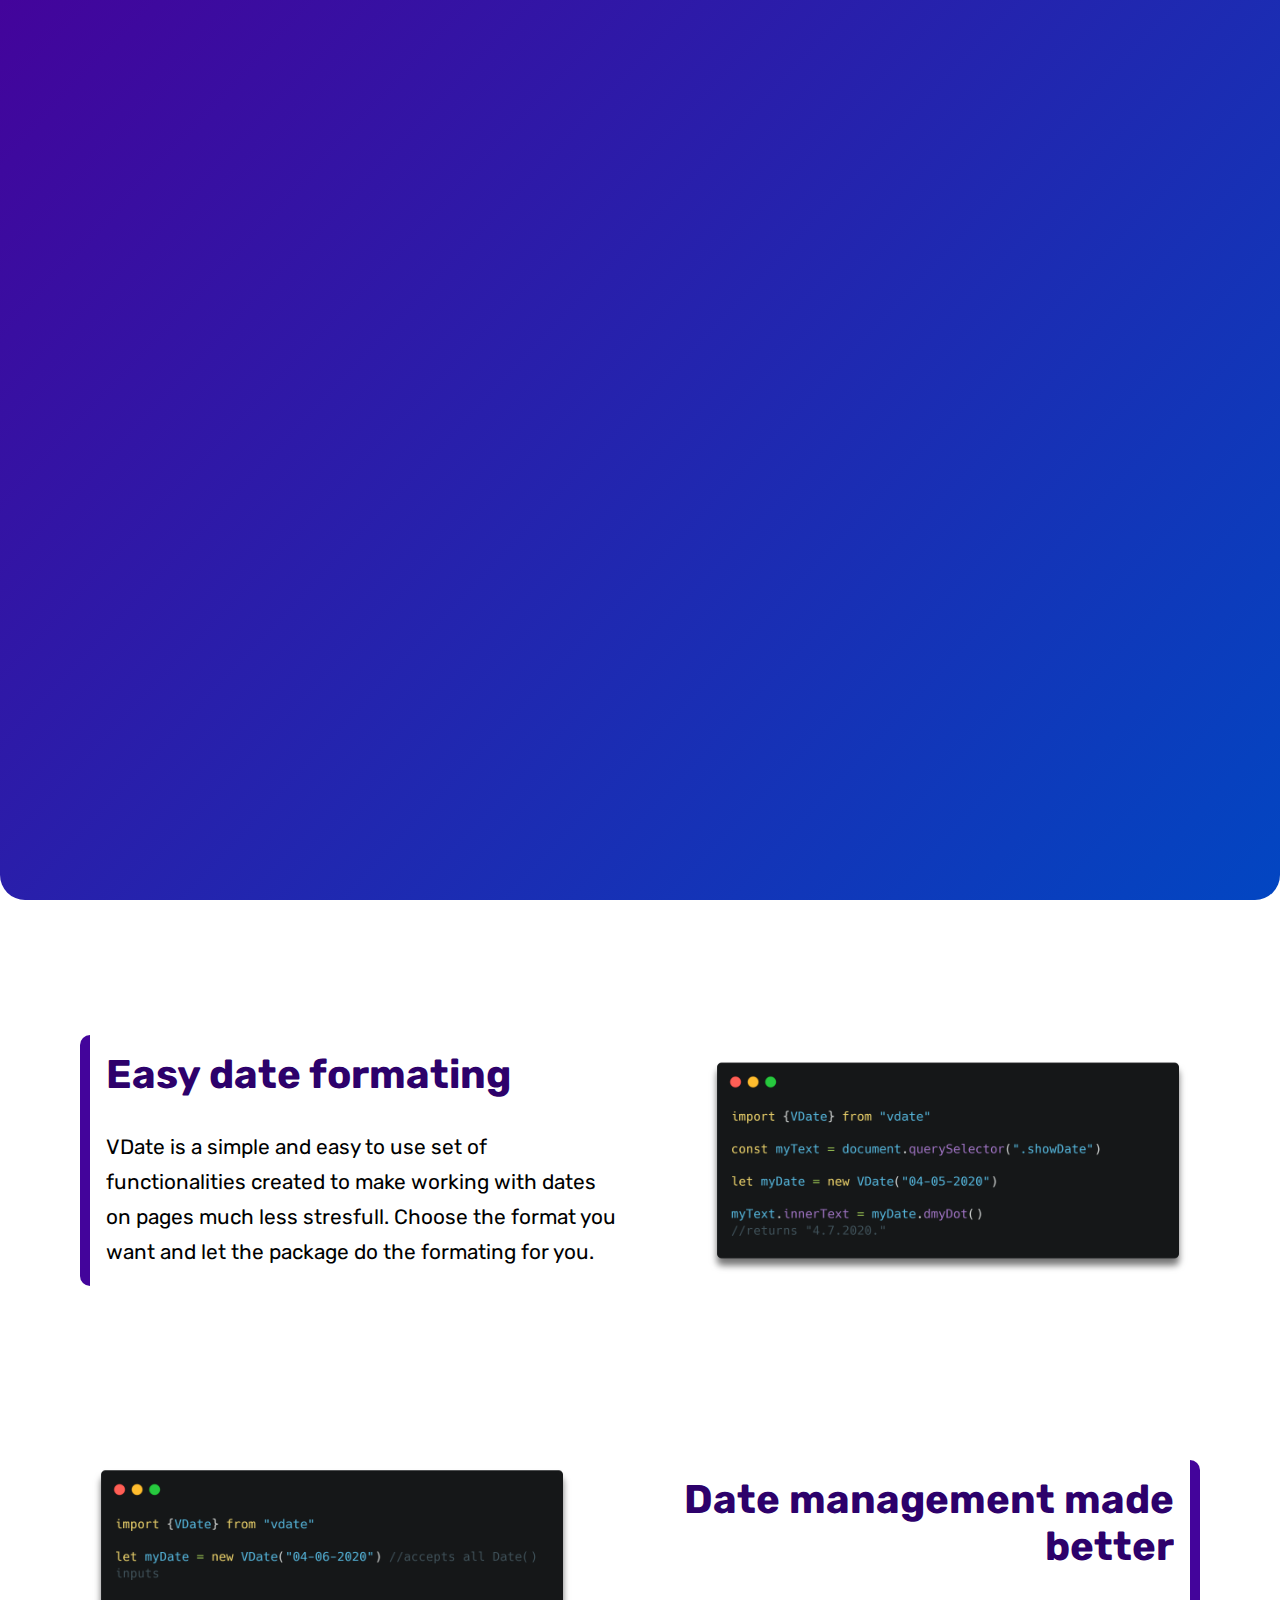
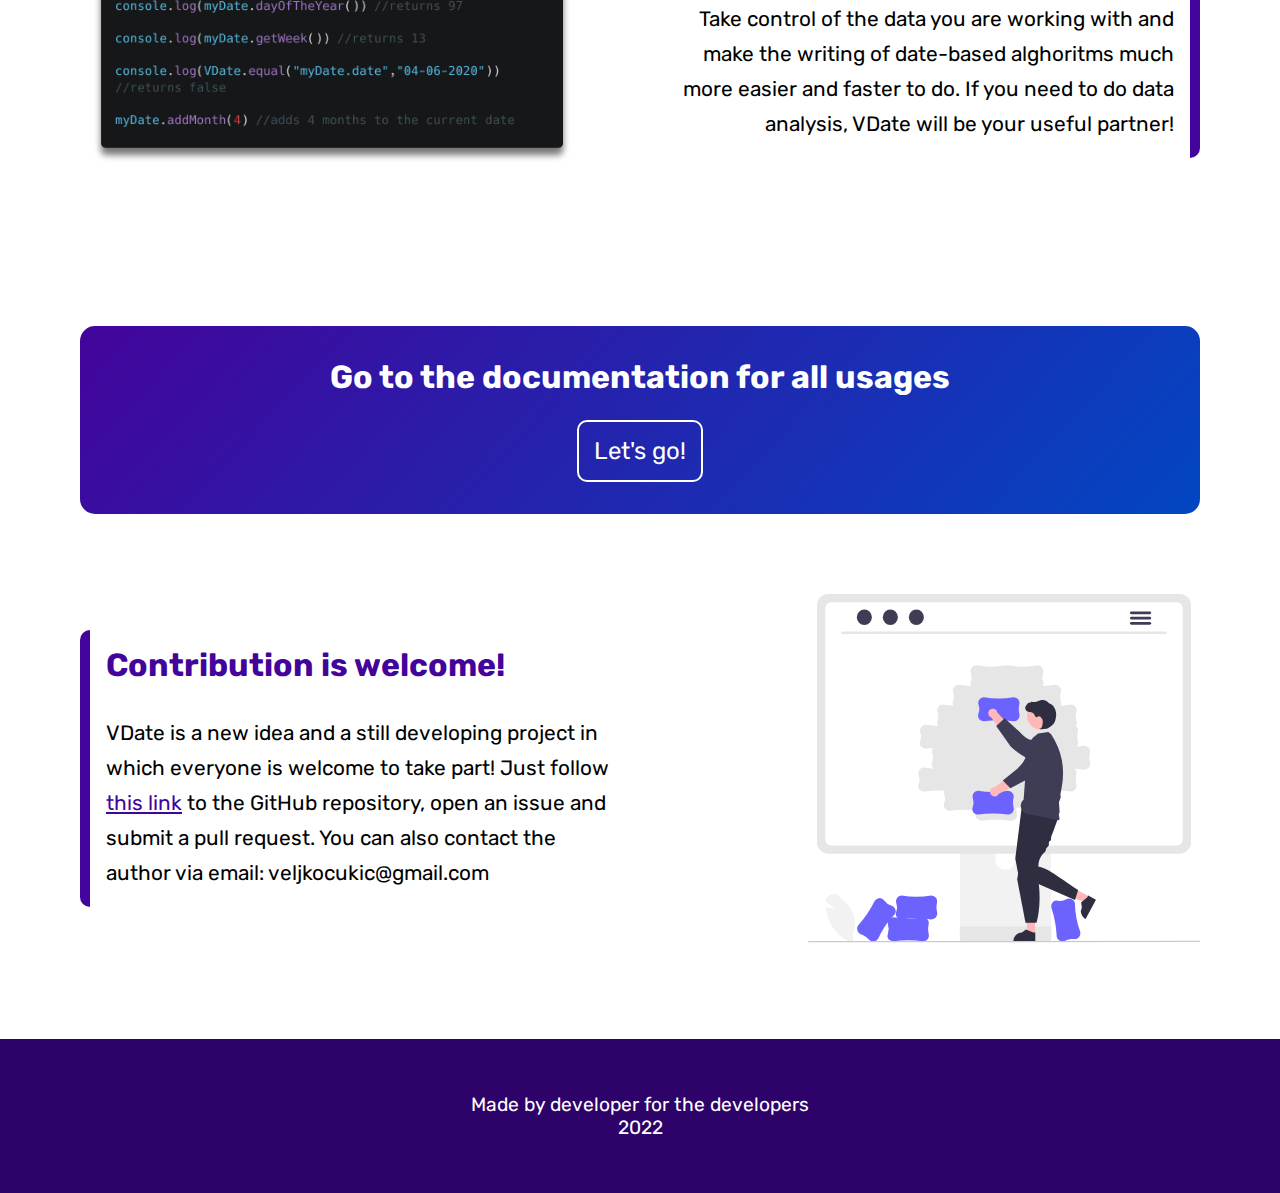
==== index.html @ f077fed7 "Initial commit" ====
<!DOCTYPE html>
<html lang="en">

<head>
    <meta charset="UTF-8">
    <meta http-equiv="X-UA-Compatible" content="IE=edge">
    <meta name="viewport" content="width=device-width, initial-scale=1.0">
    <link rel="stylesheet" href="style.css">
    <title>VDate</title>
</head>

<body>
    <div class="welcome">

        <div class="ticks">
            <span class="tick">Tick</span>
            <span class="tock">Tock</span>
        </div>
        <h1 class="big-title">VDate is here</h1>
        <a class="explore" href="#easy">Explore</a>
    </div>
    <div class="container">

        <div id="easy" class="easy">
            <div class="easy-text">
                <h2>Easy date formating</h2>
                <p>VDate is a simple and easy to use set of functionalities created to make
                    working with dates on pages much less stresfull. Choose the format you want and let
                    the package do the formating for you. </p>
            </div>
            <img src="./carbon.png" alt="code example" />
        </div>

        <div class="easy second-sec">
            <img src="./carbon (7).png" alt="code example" />
            <div class="easy-text second">
                <h2>Date management made better</h2>
                <p>Take control of the data you are working with and make the writing of date-based alghoritms much
                    more easier and faster to do. If you need to do data analysis, VDate will be your useful partner!
                </p>
            </div>

        </div>

        <div class="goto">
            <h1>Go to the documentation for all usages</h1>
            <a href="./doc-main.htm">Let's go!</a>
        </div>

        <div class="easy contribution">
            <div class="easy-text">
                <h1>Contribution is welcome!</h1>
                <p>VDate is a new idea and a still developing project in which everyone is welcome to take part!
                    Just follow <a class="link" href="https://github.com/veljkocukic/time">this link</a> to the GitHub
                    repository,
                    open an issue and submit a pull request. You can also contact the author via email:
                    veljkocukic@gmail.com
                </p>
            </div>
            <img src="undraw_building_blocks_re_rwls.svg" alt="." />
        </div>

    </div>

    <footer>
        <p>Made by developer for the developers</p>
        <p>2022</p>
    </footer>
    <script src="script.js"></script>
</body>

</html>
---- style.css ----
@import url("https://fonts.googleapis.com/css2?family=Rubik&display=swap");
* {
  margin: 0;
  padding: 0;
  box-sizing: border-box;
  font-family: "Rubik";
  overflow-x: hidden;
  scroll-behavior: smooth;
}

.welcome {
  width: 100%;
  height: 100vh;
  display: flex;
  justify-content: center;
  flex-direction: column;
  align-items: center;
  background: rgb(43, 1, 101);
  background: linear-gradient(
    133deg,
    rgb(67, 4, 155) 0%,
    rgba(2, 70, 194, 1) 100%
  );
  border-bottom-left-radius: 25px;
  border-bottom-right-radius: 25px;
}

.ticks {
  color: white;
  font-size: 5em;
}

.tick {
  animation: up 1s ease-in forwards;
  opacity: 0;
}

.tock {
  animation: up 1s ease-in forwards;
  animation-delay: 1s;
  opacity: 0;
}

@keyframes up {
  0% {
    top: 3em;
    opacity: 0;
  }

  100% {
    top: 0em;
    opacity: 1;
  }
}

.big-title {
  color: white;
  text-align: center;
  font-size: 6em;
  animation: up 1.2s ease-in forwards;
  animation-delay: 2s;
  opacity: 0;
}

.explore {
  margin-top: 1em;
  font-size: 2em;
  border: 2px solid white;
  background: none;
  color: white;
  padding: 15px;
  outline: none;
  cursor: pointer;
  text-decoration: none;
  border-radius: 10px;
  transition: 0.6s ease;
  opacity: 0;
  animation: up 0.8s ease-in forwards;
  animation-delay: 3.2s;
}

.explore:hover {
  color: rgb(67, 4, 155);
  border-radius: 16px;
  background-color: white;
}

.container {
  padding-left: 5em;
  padding-right: 5em;
  padding-top: 8em;
  width: 100vw;
}

.easy {
  width: 100%;
  display: flex;
  align-items: center;
  justify-content: space-between;
}

.easy-text {
  padding: 1em;
  width: 50%;
  border-radius: 10px;
  border-left: 10px solid rgb(67, 4, 155);
}

.easy-text h2 {
  color: rgb(45, 1, 107);
  margin-bottom: 0.8em;
  font-size: 2.5em;
}

.easy-text p {
  font-size: 1.3em;
  line-height: 35px;
}

.easy img {
  max-width: 45%;
  object-fit: contain;
}

.second {
  border-radius: 10px;
  border-left: 0;
  border-right: 10px solid rgb(67, 4, 155);
}

.second h2 {
  text-align: end;
}

.second p {
  text-align: end;
}

.second-sec {
  margin-top: 9em;
}

.goto {
  margin-top: 9em;
  border-radius: 15px;
  width: 100%;
  padding: 2em;
  margin-bottom: 3em;
  display: flex;
  color: white;
  justify-content: center;
  flex-direction: column;
  align-items: center;
  background: rgb(43, 1, 101);
  background: linear-gradient(
    133deg,
    rgb(67, 4, 155) 0%,
    rgba(2, 70, 194, 1) 100%
  );
}

.goto a {
  font-size: 1.5em;
  margin-top: 1em;
  border: 2px solid white;
  background: none;
  color: white;
  padding: 15px;
  outline: none;
  cursor: pointer;
  border-radius: 10px;
  text-decoration: none;
}

.goto a:hover {
  color: rgb(67, 4, 155);
  border-radius: 16px;
  background-color: white;
}

.link {
  color: rgb(67, 4, 155);
}

.contribution {
  margin-top: 5em;
}

.contribution h1 {
  color: rgb(67, 4, 155);
  margin-bottom: 1em;
}

.contribution img {
  max-width: 35%;
}

footer {
  margin-top: 5em;
  position: absolute;
  bottom: 100;
  width: 100vw;
  height: 8em;
  display: flex;
  align-items: center;
  justify-content: center;
  flex-direction: column;
  background: rgb(45, 3, 105);
  color: white;
  font-size: 1.2em;
}
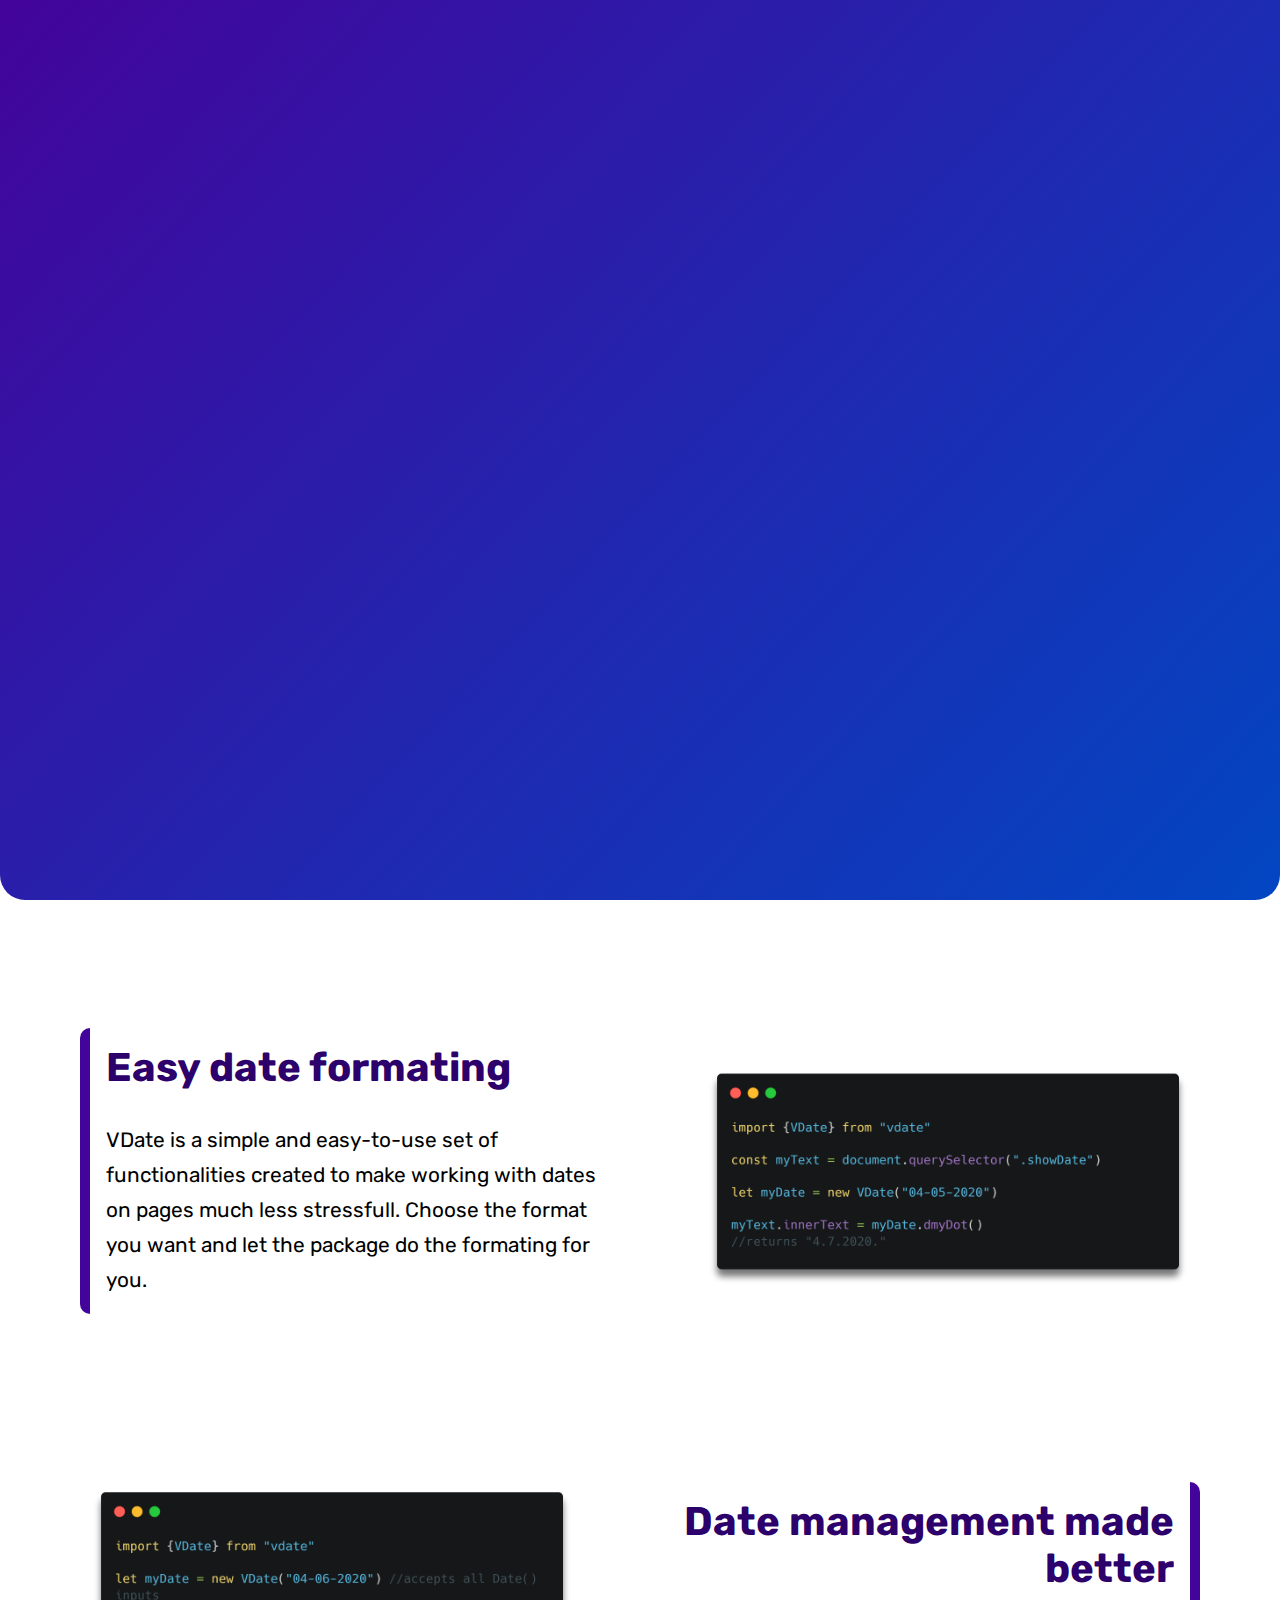
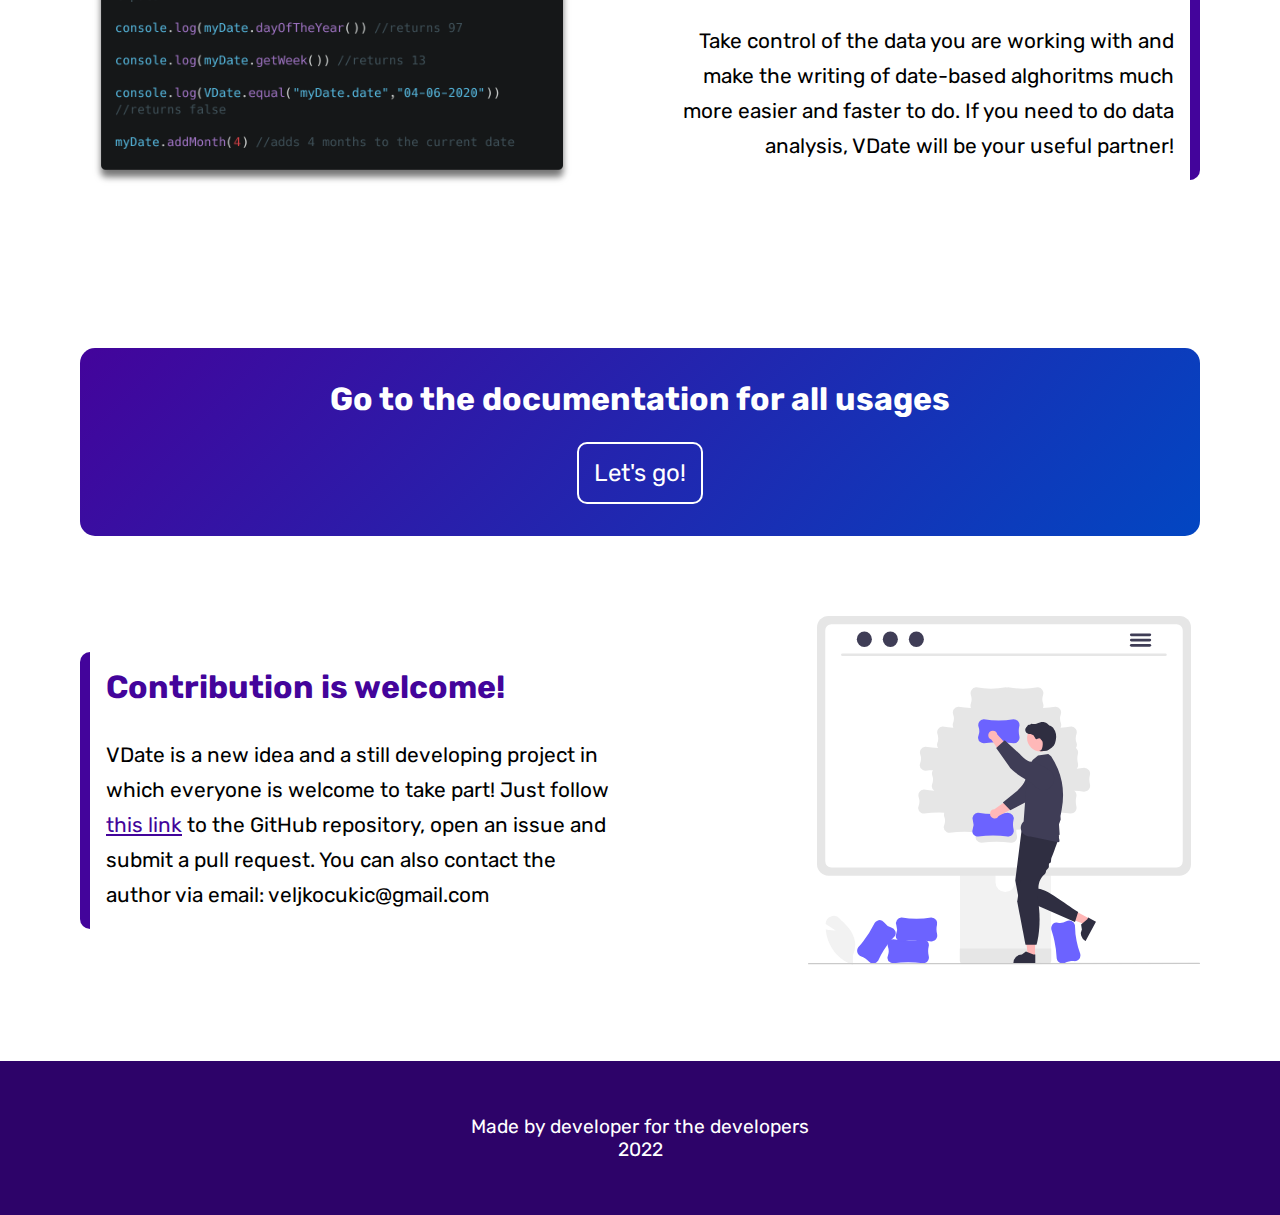
==== commit 36620e54: "Fixed writing errors" ====
--- a/index.html
+++ b/index.html
@@ -24,8 +24,8 @@
         <div id="easy" class="easy">
             <div class="easy-text">
                 <h2>Easy date formating</h2>
-                <p>VDate is a simple and easy to use set of functionalities created to make
-                    working with dates on pages much less stresfull. Choose the format you want and let
+                <p>VDate is a simple and easy-to-use set of functionalities created to make
+                    working with dates on pages much less stressfull. Choose the format you want and let
                     the package do the formating for you. </p>
             </div>
             <img src="./carbon.png" alt="code example" />
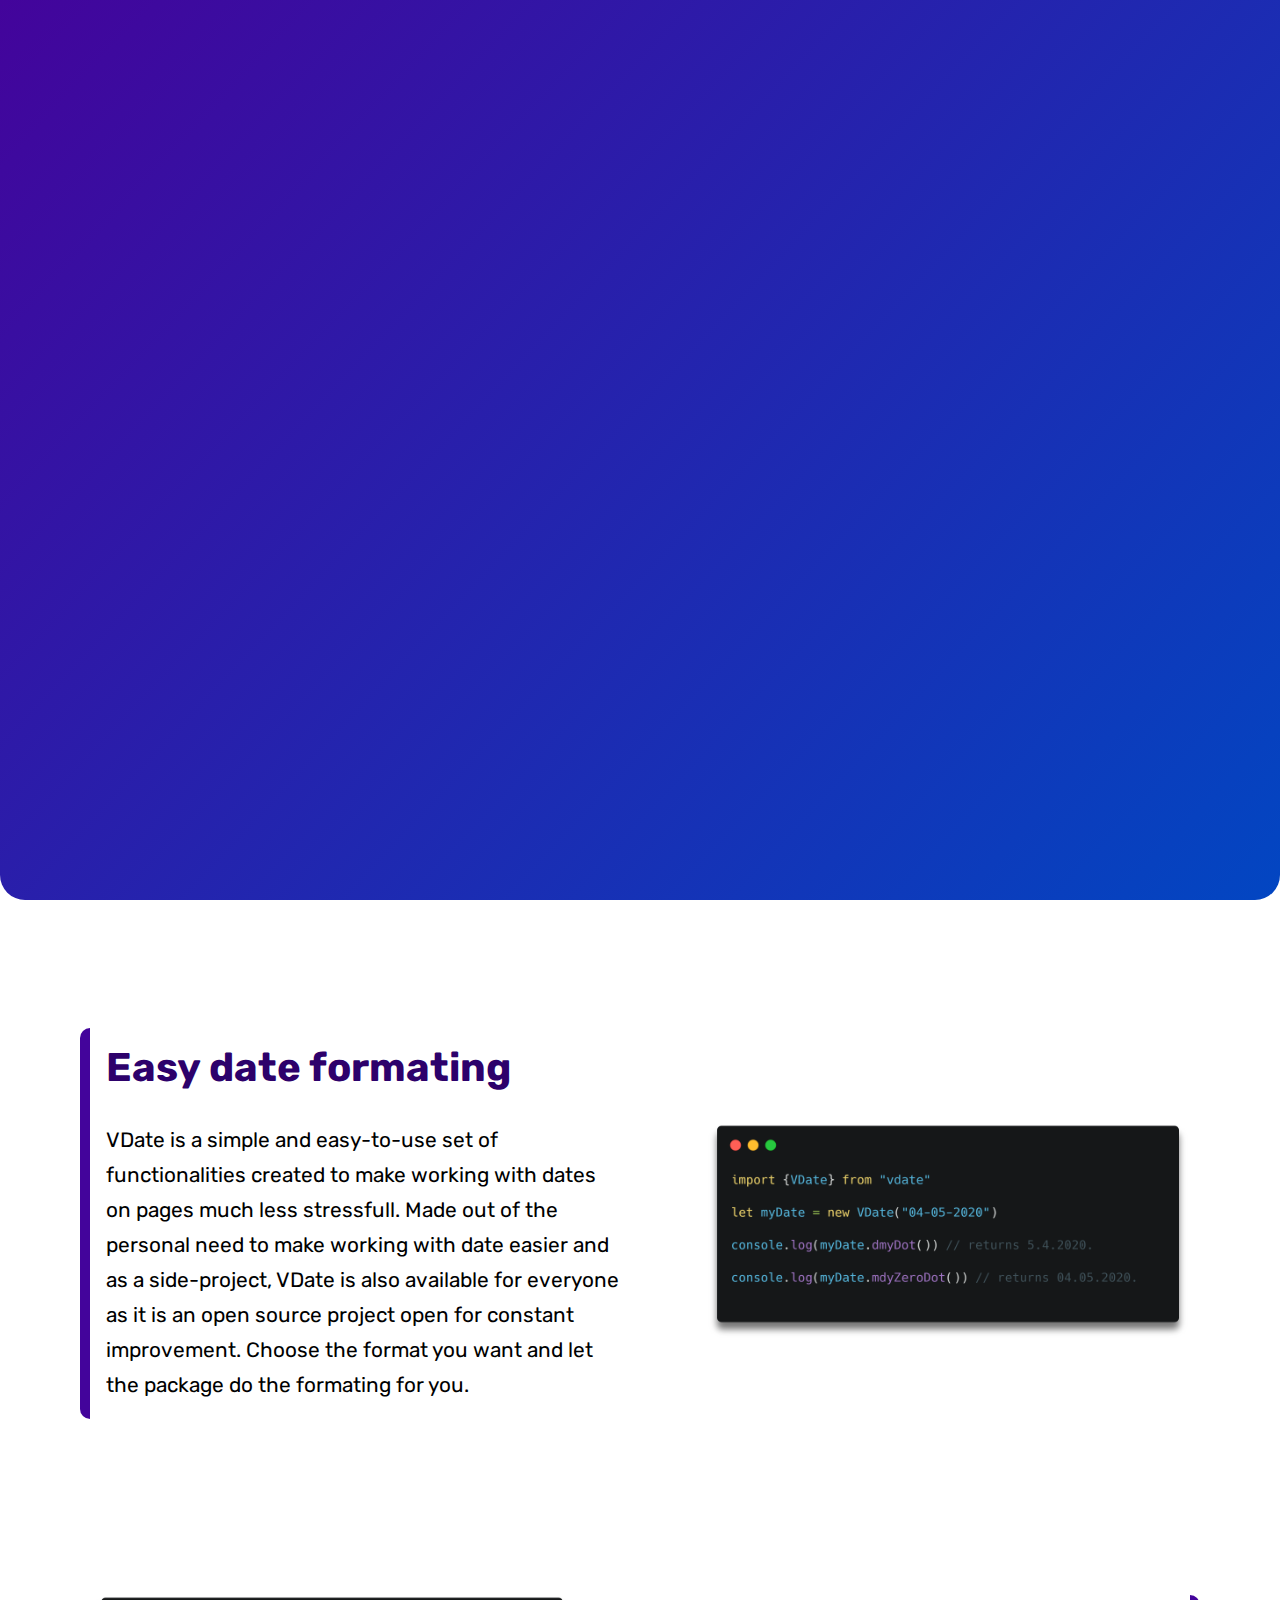
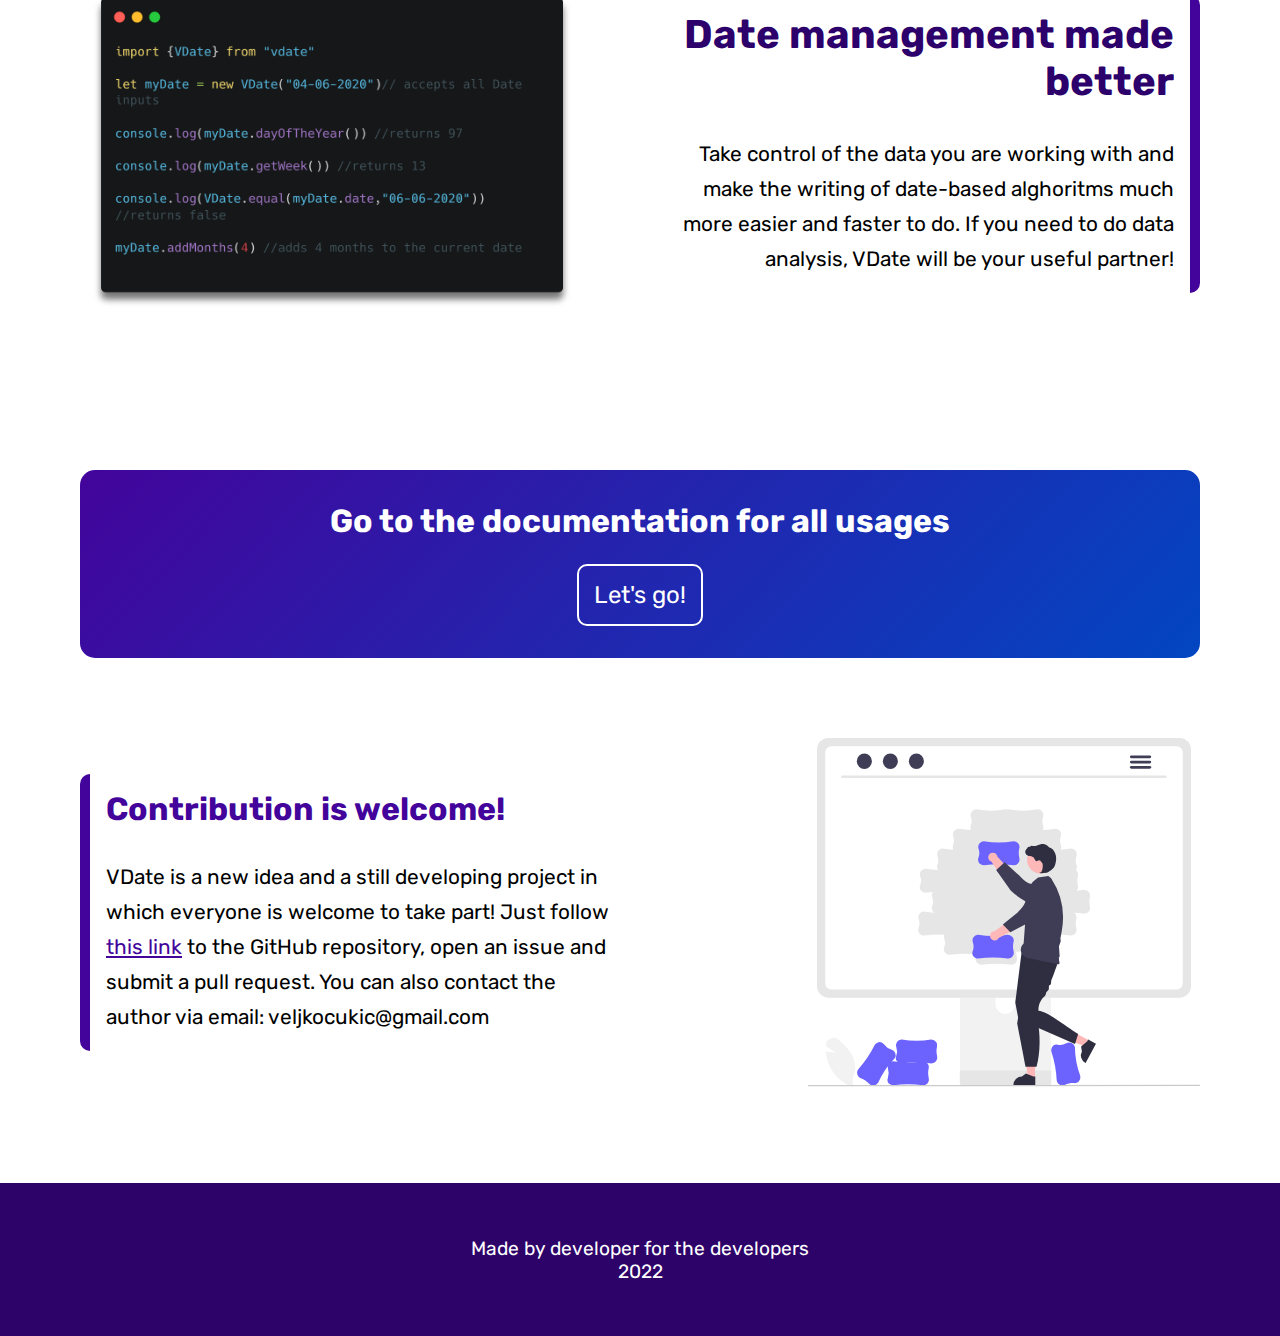
==== commit c695e03e: "fix" ====
--- a/index.html
+++ b/index.html
@@ -25,14 +25,18 @@
             <div class="easy-text">
                 <h2>Easy date formating</h2>
                 <p>VDate is a simple and easy-to-use set of functionalities created to make
-                    working with dates on pages much less stressfull. Choose the format you want and let
+                    working with dates on pages much less stressfull. Made out of the personal need to make working with
+                    date easier and as a side-project, VDate is also available for everyone as it is an open source
+                    project open
+                    for constant improvement.
+                    Choose the format you want and let
                     the package do the formating for you. </p>
             </div>
             <img src="./carbon.png" alt="code example" />
         </div>
 
         <div class="easy second-sec">
-            <img src="./carbon (7).png" alt="code example" />
+            <img src="./carbon (10).png" alt="code example" />
             <div class="easy-text second">
                 <h2>Date management made better</h2>
                 <p>Take control of the data you are working with and make the writing of date-based alghoritms much
